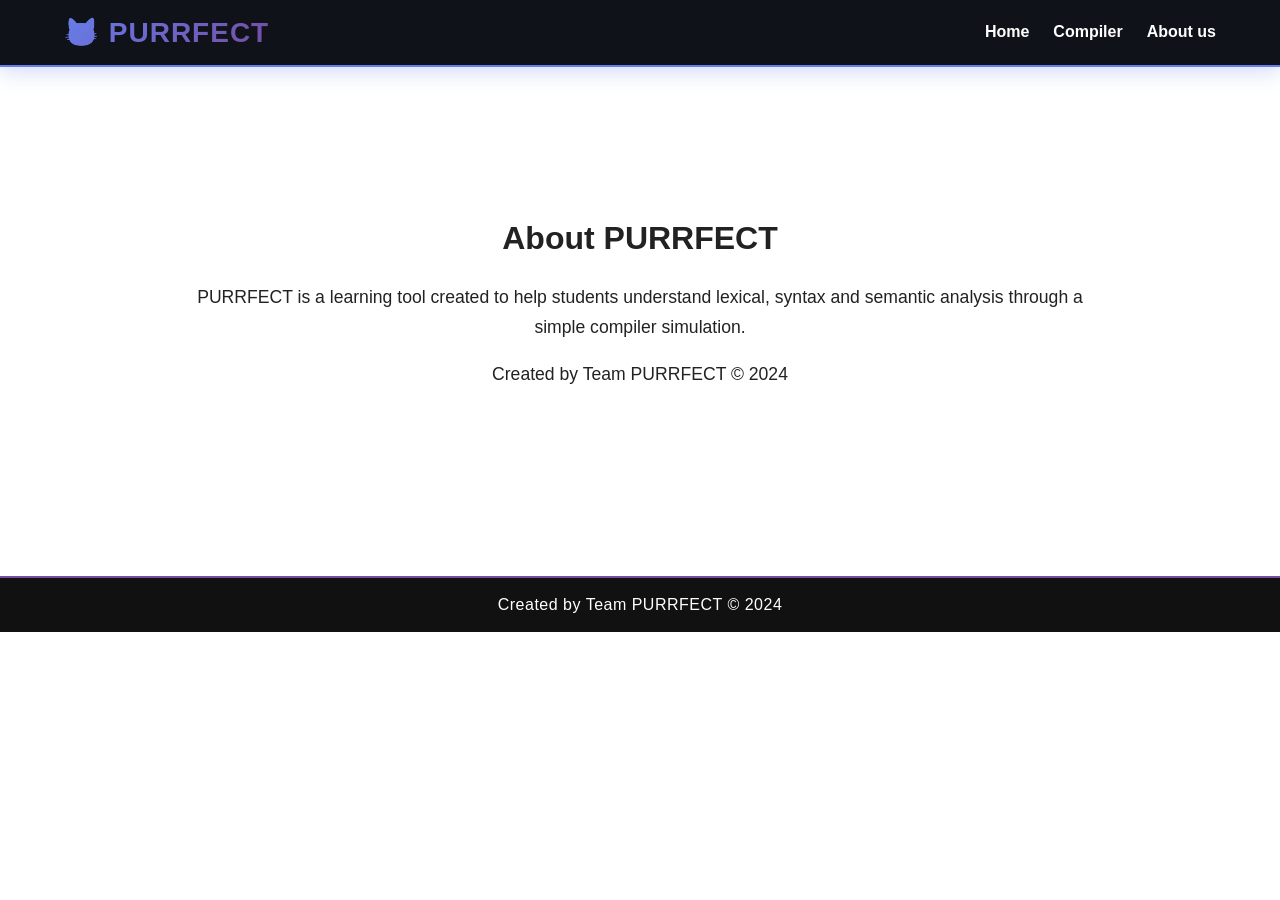
==== about.html @ ca241bff "Add files via upload" ====
<!DOCTYPE html>
<html lang="en">
<head>
    <meta charset="UTF-8">
    <meta name="viewport" content="width=device-width, initial-scale=1.0">
    <title>PURRFECT | About</title>

    <link rel="stylesheet" href="css/style.css">
</head>
<body>

<header class="navbar">
    <nav>
    <a class="logo" href="index.html"> 🐱 PURRFECT</a>
        <div>
            <a href="index.html">Home</a>
            <a href="compiler.html">Compiler</a>
            <a href="about.html">About us</a>
        </div>
    </nav>
</header>

<section class="about-page">
    <h1>About PURRFECT</h1>
    <p>PURRFECT is a learning tool created to help students understand lexical, syntax and semantic analysis through a simple compiler simulation.</p>
    <p>Created by Team PURRFECT © 2024</p>
</section>

<footer>
    <p>Created by Team PURRFECT © 2024</p>
</footer>

</body>
</html>
---- css/style.css ----
/* RESET */
* {
    box-sizing: border-box;
    margin: 0;
    padding: 0;
}

html, body {
    height: 100%;
    font-family: "Segoe UI", Roboto, Arial, sans-serif;
    color: #222;
    line-height: 1.4;
}


/************************************
    NAVBAR (RESPONSIVE)
************************************/
.navbar {
    width: 100%;
    background: rgba(3, 6, 12, 0.95);
    backdrop-filter: blur(10px);
    position: sticky;
    top: 0;
    z-index: 1000;

    border-bottom: 2px solid #667eea;
    box-shadow: 0 4px 20px rgba(102, 126, 234, 0.3);
    padding: 0.8rem 0;
}

.navbar nav {
    width: 90%;
    max-width: 1200px;
    margin: auto;

    display: flex;
    justify-content: space-between;
    align-items: center;
}

/* Desktop-only logo shift */
.logo {
    font-size: 28px;
    font-weight: bold;
    letter-spacing: 1px;

    background: linear-gradient(135deg, #667eea 0%, #764ba2 100%);
    -webkit-background-clip: text;
    -webkit-text-fill-color: transparent;
    background-clip: text;

    text-decoration: none;
    margin-right: auto;     /* pushes links to the right */
}

.navbar nav div {
    display: flex;
    align-items: center;
}

/* Navbar links */
.navbar nav div a {
    color: #ffffff;
    margin-left: 1.5rem;
    text-decoration: none;
    font-weight: 600;
    transition: 0.25s ease-in-out;
}

.navbar nav div a:hover {
    color: #764ba2;
}


/************************************
    HOME SECTION
************************************/
.home-section {
    text-align: center;
    padding: 11rem 1rem;
}

.purrfect {
    color: #d62828;
    font-weight: bold;
}

.content p {
    margin-top: 1rem;
    font-size: 1.1rem;
}




/************************************
    RESPONSIVE ADJUSTMENTS
************************************/

/* TABLET */
@media (max-width: 768px) {

    /* Navbar stacks */
    .navbar nav {
        flex-direction: column;
        gap: 0.6rem;
        text-align: center;
    }

    .logo {
        margin: 0 auto;
        font-size: 26px;
    }

    .navbar nav div {
        flex-direction: row;
        gap: 1rem;
    }
}

/* SMALL MOBILE */
@media (max-width: 480px) {

    /* Smaller links */
    .navbar nav div a {
        font-size: 0.9rem;
        margin-left: 0.7rem;
        margin-right: 0.7rem;
    }

    .home-section {
        padding: 7rem 1rem;
    }

    footer p {
        font-size: 0.85rem;
    }
}

/************************************
    FOOTER (RESPONSIVE)
************************************/
footer {
    width: 100%;
    background: #111;
    padding: 1rem 0;
    text-align: center;
    color: white;

    border-top: 2px solid #764ba2;

    margin-top: 4.5rem; 
    position: relative;
}

footer p {
    margin: 0;
    font-size: 1rem;
    letter-spacing: 0.5px;
}

/* Tablet */
@media (max-width: 900px) {
    footer {
        padding: 1rem 0;
        margin-top: 2rem;
    }

    footer p {
        font-size: 0.95rem;
    }
}

/* Mobile */
@media (max-width: 600px) {
    footer {
        padding: 1rem 0;
        margin-top: 1.5rem;
    }

    footer p {
        font-size: 0.9rem;
    }
}

/* Very small phones */
@media (max-width: 430px) {
    footer {
        padding: 0.9rem 0;
        margin-top: 1.2rem;
    }

    footer p {
        font-size: 0.85rem;
    }
}
/************************************
    ABOUT PAGE (FIXED + RESPONSIVE)
************************************/
.about-page {
    width: 90%;
    max-width: 900px;
    margin: 3rem auto;
    padding: 6rem 0;

    text-align: center;
    line-height: 1.7;
}

.about-page h1 {
    font-size: 2rem;
    margin-bottom: 1.1rem;
}

.about-page p {
    font-size: 1.1rem;
    margin-bottom: 1.1rem;
}

/************************************
    FLOATING GIF – HOME PAGE
************************************/
.home-gif {
    position: fixed;
    bottom: 50px;
    right: -5px;

    width: 250px;
    z-index: 999;

    pointer-events: none; /* allows clicking through */
}

/* Tablet */
@media (max-width: 900px) {
    .home-gif {
        width: 150px;
        bottom: 16px;
        right: 18px;
    }
}

/* Mobile */
@media (max-width: 600px) {
    .home-gif {
        width: 120px;
        bottom: 14px;
        right: 14px;
    }
}

/* Very Small Phones */
@media (max-width: 430px) {
    .home-gif {
        width: 100px;
        bottom: 12px;
        right: 10px;
    }
}
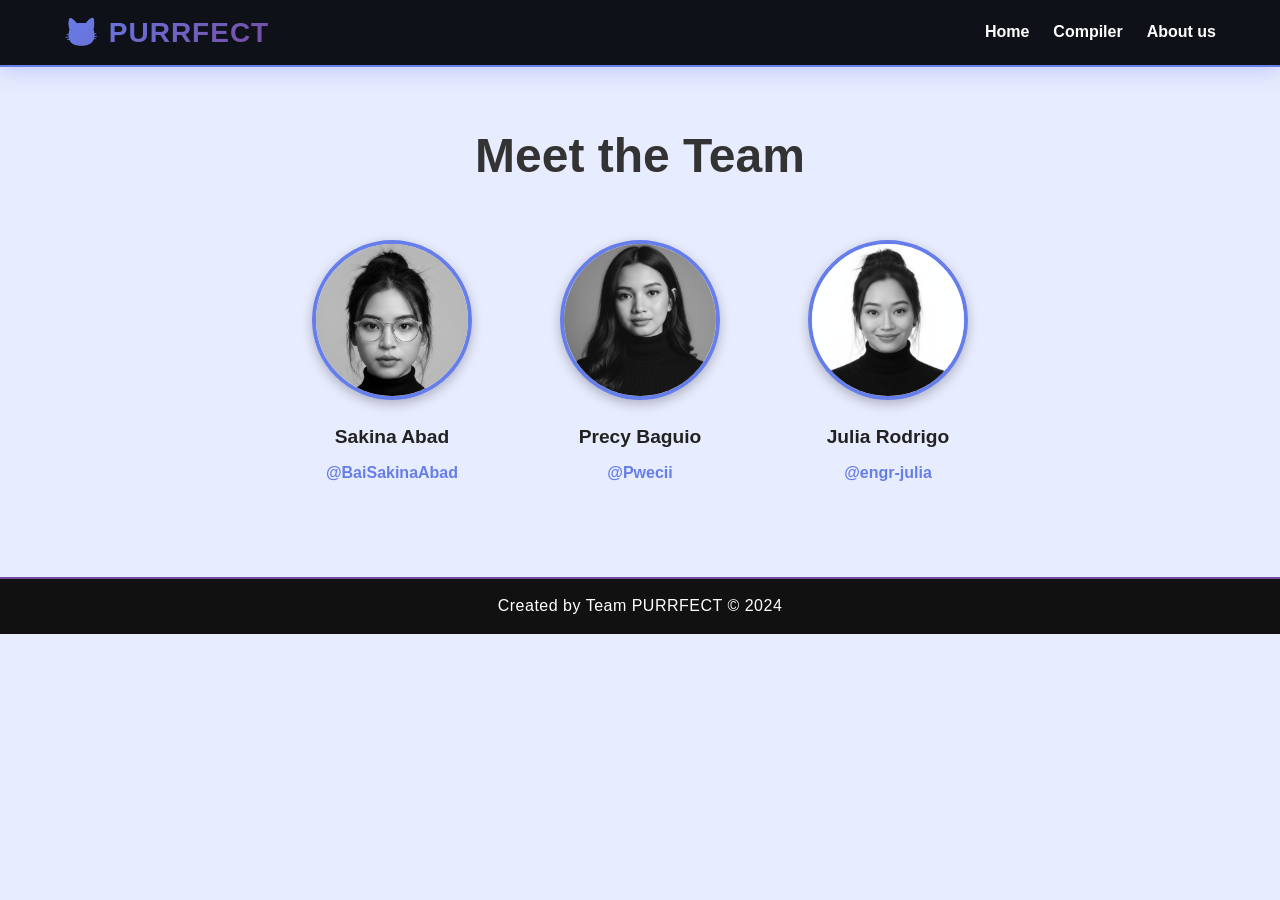
==== commit c2a26050: "Add files via upload" ====
--- a/about.html
+++ b/about.html
@@ -11,7 +11,7 @@
 
 <header class="navbar">
     <nav>
-    <a class="logo" href="index.html"> 🐱 PURRFECT</a>
+        <a class="logo" href="index.html"> 🐱 PURRFECT</a>
         <div>
             <a href="index.html">Home</a>
             <a href="compiler.html">Compiler</a>
@@ -21,9 +21,33 @@
 </header>
 
 <section class="about-page">
-    <h1>About PURRFECT</h1>
-    <p>PURRFECT is a learning tool created to help students understand lexical, syntax and semantic analysis through a simple compiler simulation.</p>
-    <p>Created by Team PURRFECT © 2024</p>
+
+    <h2 class="team-header">Meet the Team</h2>
+
+    <div class="team-container">
+
+        <!-- Sakina -->
+        <div class="team-member">
+            <img src="assets/Creators/Sakina.png" alt="Sakina Abad">
+            <h3>Sakina Abad</h3>
+            <a href="https://github.com/BaiSakinaAbad" target="_blank">@BaiSakinaAbad</a>
+        </div>
+
+        <!-- Precy -->
+        <div class="team-member">
+            <img src="assets/Creators/Precy.png" alt="Precy Baguio">
+            <h3>Precy Baguio</h3>
+            <a href="https://github.com/pwecii" target="_blank">@Pwecii</a>
+        </div>
+
+        <!-- Julia -->
+        <div class="team-member">
+            <img src="assets/Creators/Julia.png" alt="Julia Rodrigo">
+            <h3>Julia Rodrigo</h3>
+            <a href="https://github.com/engr-julia" target="_blank">@engr-julia</a>
+        </div>
+
+    </div>
 </section>
 
 <footer>
--- a/css/style.css
+++ b/css/style.css
@@ -10,7 +10,10 @@
     font-family: "Segoe UI", Roboto, Arial, sans-serif;
     color: #222;
     line-height: 1.4;
-}
+
+    background: #e8ecff;   /* soft gray background */
+}
+
 
 
 /************************************
@@ -78,8 +81,9 @@
 ************************************/
 .home-section {
     text-align: center;
-    padding: 11rem 1rem;
-}
+    padding: 10rem 1rem 9.5rem 1rem;   /* reduced top + bottom padding */
+}
+
 
 .purrfect {
     color: #d62828;
@@ -90,9 +94,6 @@
     margin-top: 1rem;
     font-size: 1.1rem;
 }
-
-
-
 
 /************************************
     RESPONSIVE ADJUSTMENTS
@@ -201,16 +202,15 @@
 .about-page {
     width: 90%;
     max-width: 900px;
-    margin: 3rem auto;
-    padding: 6rem 0;
-
+    margin: 2rem auto;      /* reduces top/bottom spacing */
+    padding-top: 1rem;      /* moves the header upward */
+    padding-bottom: 1.2rem;   /* slight bottom spacing */
     text-align: center;
     line-height: 1.7;
 }
 
 .about-page h1 {
-    font-size: 2rem;
-    margin-bottom: 1.1rem;
+    margin-top: 0;          /* removes extra spacing above header */
 }
 
 .about-page p {
@@ -258,3 +258,53 @@
         right: 10px;
     }
 }
+/************************************
+    MEET THE TEAM SECTION
+************************************/
+.team-header {
+    font-size: 3rem;
+    margin-top: 0rem;
+    margin-bottom: 4rem;
+    color: #333;
+    font-weight: 700;
+}
+
+.team-container {
+    display: flex;
+    justify-content: center;
+    margin-top: 1rem !important;
+    gap: 3rem;
+    flex-wrap: wrap;
+}
+
+.team-member {
+    text-align: center;
+    margin-top: -20px;
+    width: 200px;
+}
+
+.team-member img {
+    width: 160px;
+    height: 160px;
+    border-radius: 50%;
+    object-fit: cover;
+    border: 4px solid #667eea;
+    box-shadow: 0px 4px 12px rgba(0,0,0,0.25);
+    margin-bottom: 0.8rem;
+}
+
+.team-member h3 {
+    font-size: 1.2rem;
+    margin-bottom: 0.3rem;
+}
+
+.team-member a {
+    color: #667eea;
+    font-weight: 600;
+    text-decoration: none;
+    transition: 0.2s;
+}
+
+.team-member a:hover {
+    color: #764ba2;
+}
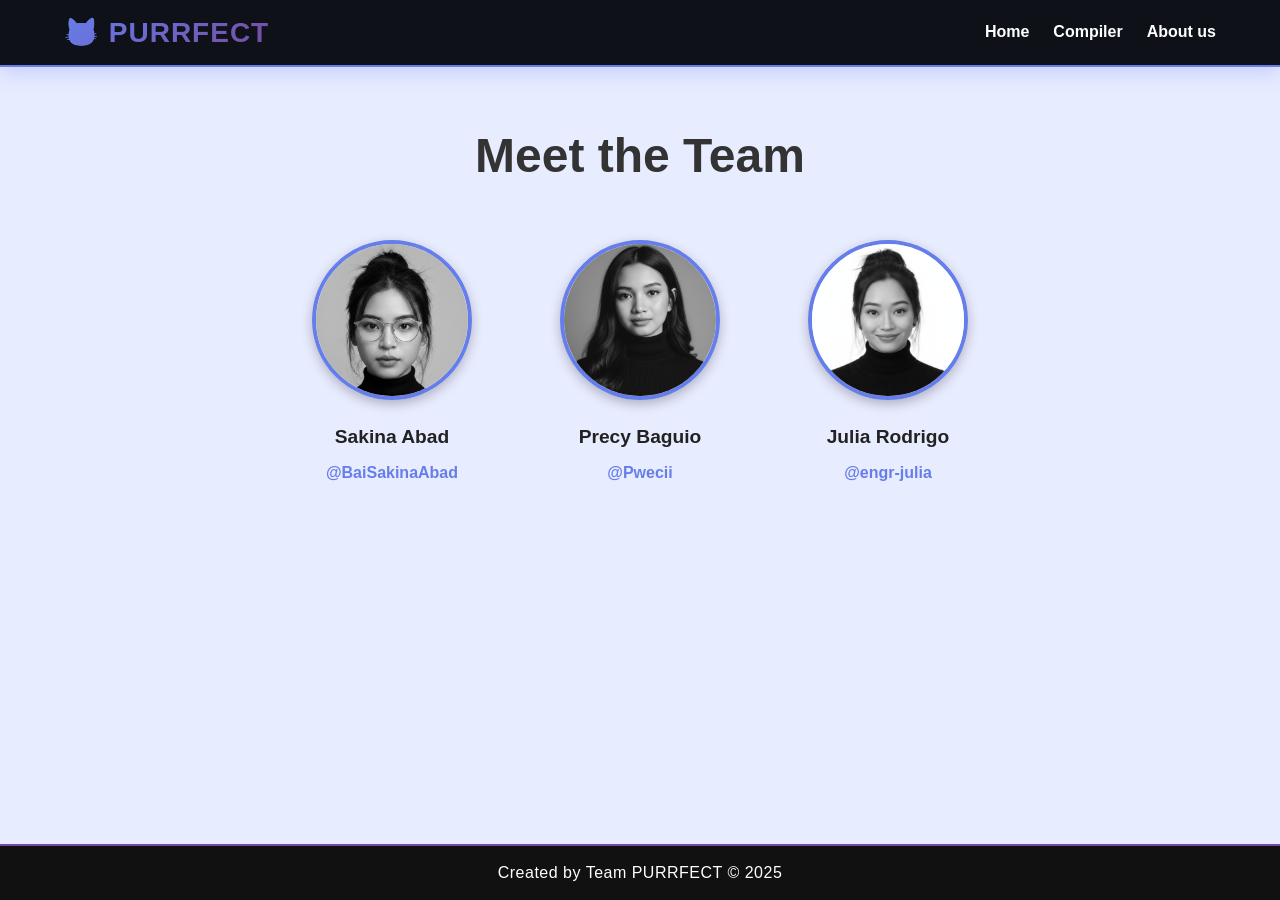
==== commit f088efac: "fix credit year" ====
--- a/about.html
+++ b/about.html
@@ -51,7 +51,7 @@
 </section>
 
 <footer>
-    <p>Created by Team PURRFECT © 2024</p>
+    <p>Created by Team PURRFECT © 2025</p>
 </footer>
 
 </body>
--- a/css/style.css
+++ b/css/style.css
@@ -143,16 +143,16 @@
     FOOTER (RESPONSIVE)
 ************************************/
 footer {
+    position: fixed;
+    bottom: 0;
+    left: 0;
     width: 100%;
     background: #111;
     padding: 1rem 0;
     text-align: center;
     color: white;
-
     border-top: 2px solid #764ba2;
-
-    margin-top: 4.5rem; 
-    position: relative;
+    z-index: 100;
 }
 
 footer p {
@@ -161,11 +161,15 @@
     letter-spacing: 0.5px;
 }
 
+/* Add bottom padding to body to prevent content overlap */
+body {
+    padding-bottom: 80px;
+}
+
 /* Tablet */
 @media (max-width: 900px) {
     footer {
         padding: 1rem 0;
-        margin-top: 2rem;
     }
 
     footer p {
@@ -177,11 +181,14 @@
 @media (max-width: 600px) {
     footer {
         padding: 1rem 0;
-        margin-top: 1.5rem;
     }
 
     footer p {
         font-size: 0.9rem;
+    }
+
+    body {
+        padding-bottom: 70px;
     }
 }
 
@@ -189,13 +196,17 @@
 @media (max-width: 430px) {
     footer {
         padding: 0.9rem 0;
-        margin-top: 1.2rem;
     }
 
     footer p {
         font-size: 0.85rem;
     }
-}
+
+    body {
+        padding-bottom: 65px;
+    }
+}
+
 /************************************
     ABOUT PAGE (FIXED + RESPONSIVE)
 ************************************/
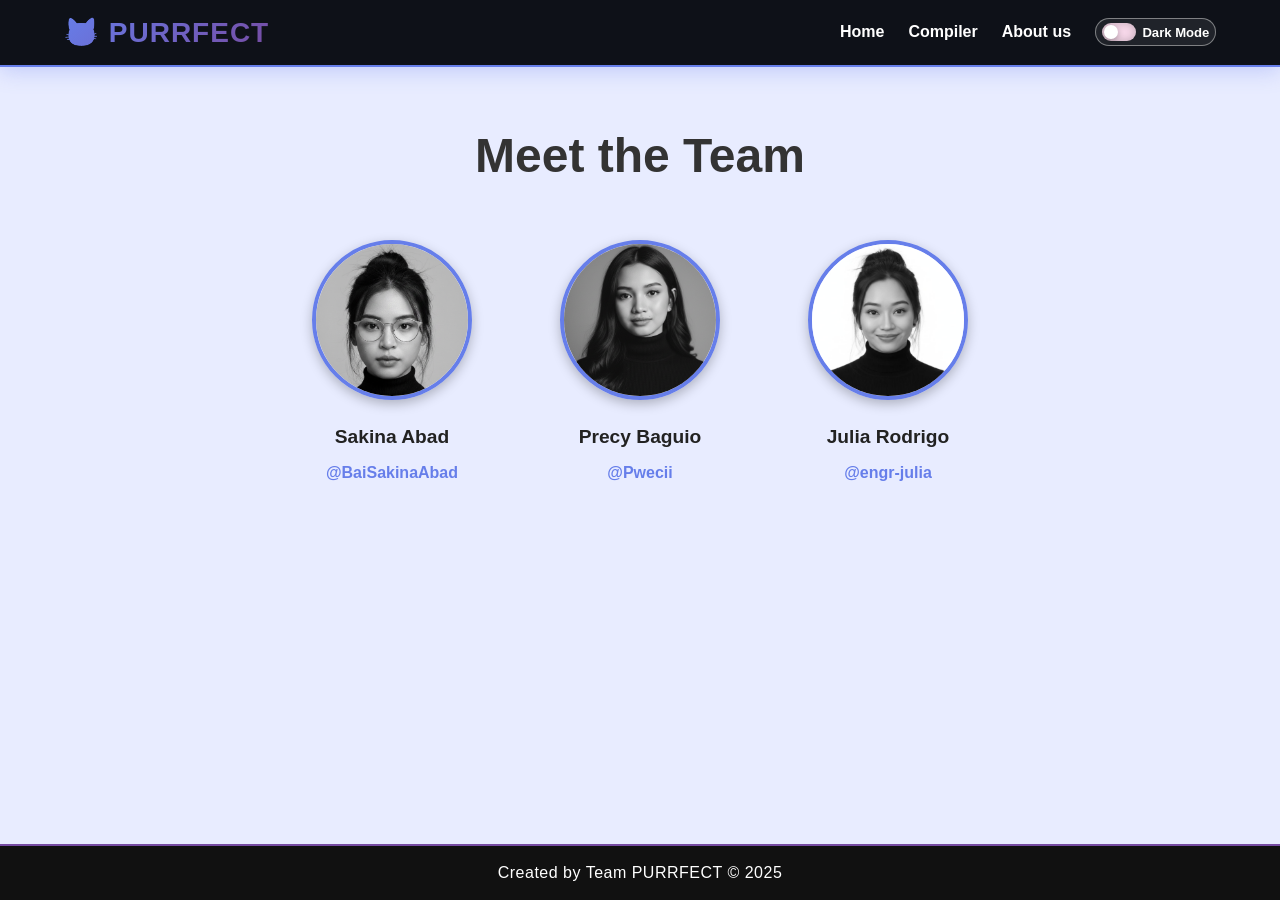
==== commit f1b8c64e: "feat: implement global dark mode theme support with persistent storage" ====
--- a/about.html
+++ b/about.html
@@ -4,21 +4,28 @@
     <meta charset="UTF-8">
     <meta name="viewport" content="width=device-width, initial-scale=1.0">
     <title>PURRFECT | About</title>
-
-    <link rel="stylesheet" href="css/style.css">
-</head>
+
+    <link rel="stylesheet" href="css/style.css">
+    <script src="js/theme.js" defer></script>
+</head>
 <body>
 
 <header class="navbar">
     <nav>
         <a class="logo" href="index.html"> 🐱 PURRFECT</a>
-        <div>
-            <a href="index.html">Home</a>
-            <a href="compiler.html">Compiler</a>
-            <a href="about.html">About us</a>
-        </div>
-    </nav>
-</header>
+        <div>
+            <a href="index.html">Home</a>
+            <a href="compiler.html">Compiler</a>
+            <a href="about.html">About us</a>
+            <button class="theme-toggle" id="themeToggle" type="button" aria-label="Switch to dark mode" aria-pressed="false">
+                <span class="theme-toggle-track">
+                    <span class="theme-toggle-thumb"></span>
+                </span>
+                <span class="theme-toggle-text">Dark Mode</span>
+            </button>
+        </div>
+    </nav>
+</header>
 
 <section class="about-page">
 
--- a/css/style.css
+++ b/css/style.css
@@ -8,10 +8,31 @@
 html, body {
     height: 100%;
     font-family: "Segoe UI", Roboto, Arial, sans-serif;
-    color: #222;
+    color: var(--page-text);
     line-height: 1.4;
 
-    background: #e8ecff;   /* soft gray background */
+    background: var(--page-bg);   /* soft gray background */
+    transition: background 0.25s ease, color 0.25s ease;
+}
+
+body {
+    --page-bg: #e8ecff;
+    --page-text: #222;
+    --muted-text: #333;
+    --panel-bg: rgba(255, 255, 255, 0.62);
+    --toggle-bg: #f7d8ea;
+    --toggle-thumb: #ffffff;
+    --toggle-text: #ffffff;
+}
+
+body.dark-mode {
+    --page-bg: #10131f;
+    --page-text: #f6f3ff;
+    --muted-text: #f6f3ff;
+    --panel-bg: rgba(14, 18, 32, 0.68);
+    --toggle-bg: #667eea;
+    --toggle-thumb: #10131f;
+    --toggle-text: #f6f3ff;
 }
 
 
@@ -60,12 +81,13 @@
 .navbar nav div {
     display: flex;
     align-items: center;
+    flex-wrap: wrap;
+    gap: 1.5rem;
 }
 
 /* Navbar links */
 .navbar nav div a {
     color: #ffffff;
-    margin-left: 1.5rem;
     text-decoration: none;
     font-weight: 600;
     transition: 0.25s ease-in-out;
@@ -75,13 +97,67 @@
     color: #764ba2;
 }
 
+.theme-toggle {
+    display: inline-flex;
+    align-items: center;
+    gap: 0.42rem;
+    min-width: 108px;
+    padding: 0.25rem 0.35rem;
+    border: 1px solid rgba(255, 255, 255, 0.42);
+    border-radius: 999px;
+    background: rgba(255, 255, 255, 0.08);
+    color: var(--toggle-text);
+    font: inherit;
+    font-size: 0.82rem;
+    font-weight: 700;
+    cursor: pointer;
+    transition: border-color 0.2s ease, background 0.2s ease, transform 0.2s ease;
+}
+
+.theme-toggle:hover {
+    border-color: #ffffff;
+    background: rgba(255, 255, 255, 0.16);
+    transform: translateY(-1px);
+}
+
+.theme-toggle-track {
+    position: relative;
+    width: 34px;
+    height: 18px;
+    flex: 0 0 34px;
+    border-radius: 999px;
+    background: var(--toggle-bg);
+    box-shadow: inset 0 0 8px rgba(0, 0, 0, 0.22);
+}
+
+.theme-toggle-thumb {
+    position: absolute;
+    top: 2px;
+    left: 2px;
+    width: 14px;
+    height: 14px;
+    border-radius: 50%;
+    background: var(--toggle-thumb);
+    box-shadow: 0 2px 6px rgba(0, 0, 0, 0.3);
+    transition: transform 0.25s ease, background 0.25s ease;
+}
+
+.theme-toggle.is-dark .theme-toggle-thumb {
+    transform: translateX(16px);
+}
+
+.theme-toggle-text {
+    line-height: 1;
+    white-space: nowrap;
+}
+
 
 /************************************
     HOME SECTION
 ************************************/
 .home-section {
     text-align: center;
-    padding: 10rem 1rem 9.5rem 1rem;   /* reduced top + bottom padding */
+    padding: 5rem 1rem 9.5rem 1rem;   /* reduced top + bottom padding */
 }
 
 
@@ -276,7 +352,7 @@
     font-size: 3rem;
     margin-top: 0rem;
     margin-bottom: 4rem;
-    color: #333;
+    color: var(--muted-text);
     font-weight: 700;
 }
 
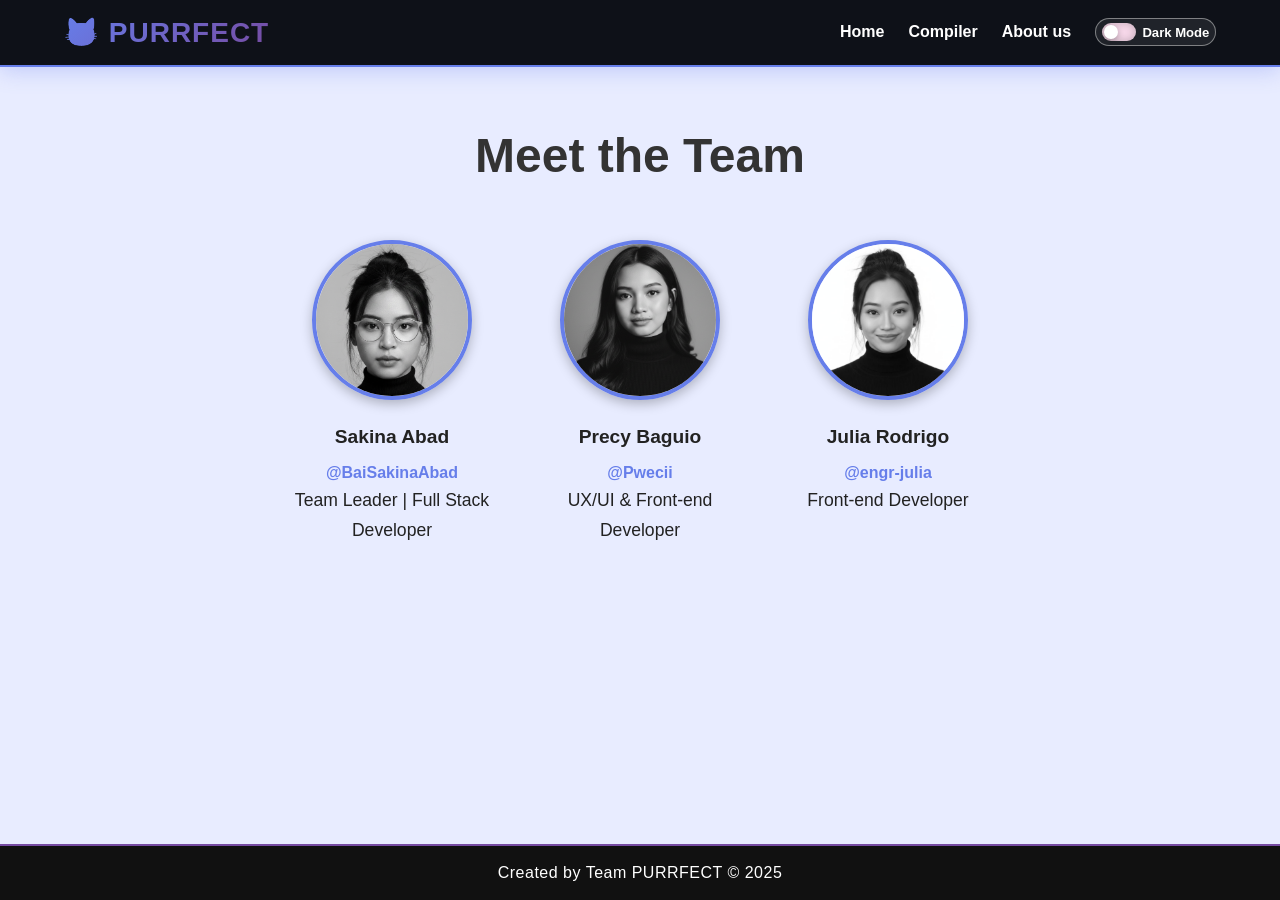
==== commit e738e921: "feat: add role descriptions for team members in about page" ====
--- a/about.html
+++ b/about.html
@@ -4,28 +4,28 @@
     <meta charset="UTF-8">
     <meta name="viewport" content="width=device-width, initial-scale=1.0">
     <title>PURRFECT | About</title>
-
-    <link rel="stylesheet" href="css/style.css">
-    <script src="js/theme.js" defer></script>
-</head>
+
+    <link rel="stylesheet" href="css/style.css">
+    <script src="js/theme.js" defer></script>
+</head>
 <body>
 
 <header class="navbar">
     <nav>
         <a class="logo" href="index.html"> 🐱 PURRFECT</a>
-        <div>
-            <a href="index.html">Home</a>
-            <a href="compiler.html">Compiler</a>
-            <a href="about.html">About us</a>
-            <button class="theme-toggle" id="themeToggle" type="button" aria-label="Switch to dark mode" aria-pressed="false">
-                <span class="theme-toggle-track">
-                    <span class="theme-toggle-thumb"></span>
-                </span>
-                <span class="theme-toggle-text">Dark Mode</span>
-            </button>
-        </div>
-    </nav>
-</header>
+        <div>
+            <a href="index.html">Home</a>
+            <a href="compiler.html">Compiler</a>
+            <a href="about.html">About us</a>
+            <button class="theme-toggle" id="themeToggle" type="button" aria-label="Switch to dark mode" aria-pressed="false">
+                <span class="theme-toggle-track">
+                    <span class="theme-toggle-thumb"></span>
+                </span>
+                <span class="theme-toggle-text">Dark Mode</span>
+            </button>
+        </div>
+    </nav>
+</header>
 
 <section class="about-page">
 
@@ -38,6 +38,7 @@
             <img src="assets/Creators/Sakina.png" alt="Sakina Abad">
             <h3>Sakina Abad</h3>
             <a href="https://github.com/BaiSakinaAbad" target="_blank">@BaiSakinaAbad</a>
+            <p>Team Leader | Full Stack Developer</p>
         </div>
 
         <!-- Precy -->
@@ -45,6 +46,7 @@
             <img src="assets/Creators/Precy.png" alt="Precy Baguio">
             <h3>Precy Baguio</h3>
             <a href="https://github.com/pwecii" target="_blank">@Pwecii</a>
+            <p>UX/UI & Front-end Developer</p>
         </div>
 
         <!-- Julia -->
@@ -52,6 +54,7 @@
             <img src="assets/Creators/Julia.png" alt="Julia Rodrigo">
             <h3>Julia Rodrigo</h3>
             <a href="https://github.com/engr-julia" target="_blank">@engr-julia</a>
+            <p>Front-end Developer</p>
         </div>
 
     </div>
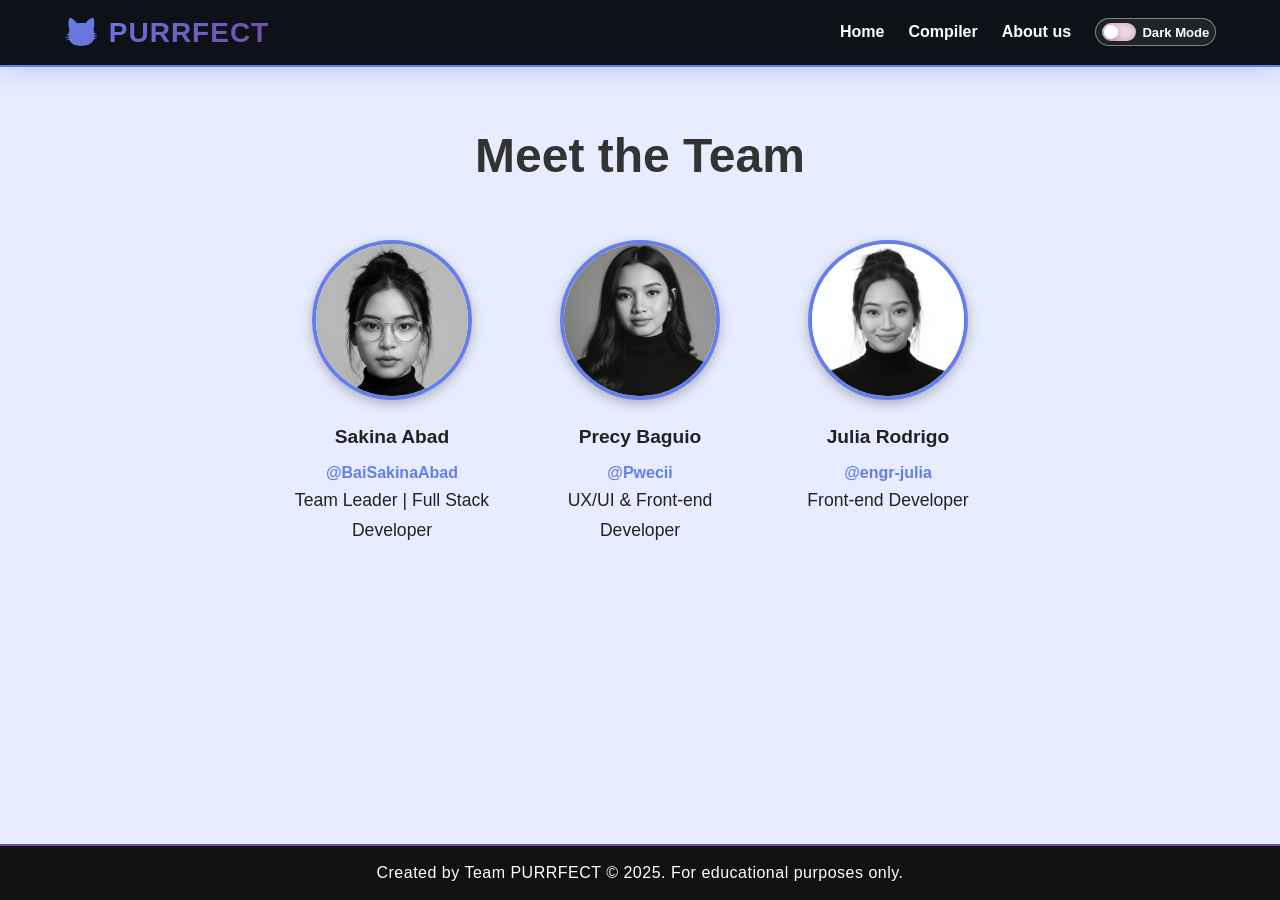
==== commit 53c5b8d2: "docs: update copyright footer with educational disclaimer" ====
--- a/about.html
+++ b/about.html
@@ -61,7 +61,7 @@
 </section>
 
 <footer>
-    <p>Created by Team PURRFECT © 2025</p>
+    <p>Created by Team PURRFECT © 2025. For educational purposes only.</p>
 </footer>
 
 </body>
